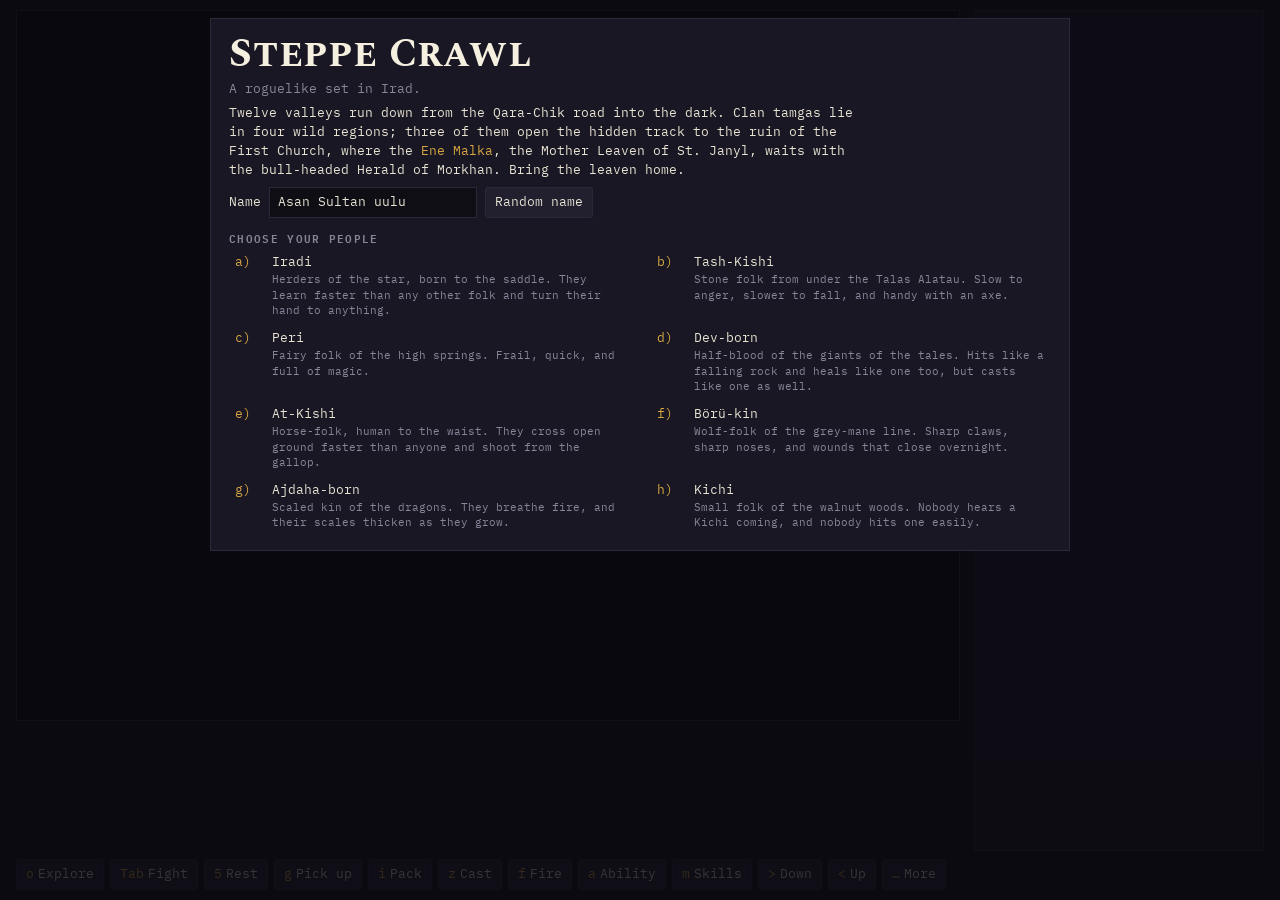
==== index.html @ 35df1364 "Steppe Crawl v2: Crawl-style skills, spells, patrons and regions Rewrite the single-file game as pla" ====
<!doctype html>
<html lang="en">
<head>
<meta charset="utf-8">
<meta name="viewport" content="width=device-width, initial-scale=1, viewport-fit=cover">
<title>Steppe Crawl</title>
<meta name="description" content="A roguelike set in Irad, in the tradition of Dungeon Crawl Stone Soup.">
<link rel="preconnect" href="https://fonts.googleapis.com">
<link rel="stylesheet" href="https://fonts.googleapis.com/css2?family=IBM+Plex+Mono:wght@400;600;700&family=Spectral+SC:wght@500;700&display=swap">
<link rel="stylesheet" href="css/style.css">
</head>
<body>
<div id="app">
  <div id="mapwrap"><canvas id="map" aria-label="Map"></canvas><div id="lookbox" hidden></div></div>
  <aside id="side" aria-live="polite"></aside>
  <div id="log" aria-live="polite"></div>
  <div id="bar">
    <div id="pad">
      <button data-k="y" aria-label="Move up-left">↖</button><button data-k="k" aria-label="Move up">↑</button><button data-k="u" aria-label="Move up-right">↗</button>
      <button data-k="h" aria-label="Move left">←</button><button data-k="s" aria-label="Wait">·</button><button data-k="l" aria-label="Move right">→</button>
      <button data-k="b" aria-label="Move down-left">↙</button><button data-k="j" aria-label="Move down">↓</button><button data-k="n" aria-label="Move down-right">↘</button>
    </div>
    <button data-k="o"><kbd>o</kbd>Explore</button>
    <button data-k="Tab"><kbd>Tab</kbd>Fight</button>
    <button data-k="5"><kbd>5</kbd>Rest</button>
    <button data-k="g"><kbd>g</kbd>Pick up</button>
    <button data-k="i"><kbd>i</kbd>Pack</button>
    <button data-k="z"><kbd>z</kbd>Cast</button>
    <button data-k="f"><kbd>f</kbd>Fire</button>
    <button data-k="a"><kbd>a</kbd>Ability</button>
    <button data-k="m"><kbd>m</kbd>Skills</button>
    <button data-k=">"><kbd>&gt;</kbd>Down</button>
    <button data-k="<"><kbd>&lt;</kbd>Up</button>
    <button data-k="More"><kbd>…</kbd>More</button>
  </div>
  <div id="tbar" hidden>
    <button data-k="Enter"><kbd>Enter</kbd>Confirm</button>
    <button data-k="Tab"><kbd>Tab</kbd>Next target</button>
    <button data-k="Escape"><kbd>Esc</kbd>Cancel</button>
  </div>
</div>
<div id="ov" hidden></div>
<script src="js/util.js"></script>
<script src="js/data/skills.js"></script>
<script src="js/data/species.js"></script>
<script src="js/data/items.js"></script>
<script src="js/data/monsters.js"></script>
<script src="js/data/spells.js"></script>
<script src="js/data/gods.js"></script>
<script src="js/data/world.js"></script>
<script src="js/fov.js"></script>
<script src="js/levelgen.js"></script>
<script src="js/player.js"></script>
<script src="js/items.js"></script>
<script src="js/combat.js"></script>
<script src="js/monsters.js"></script>
<script src="js/magic.js"></script>
<script src="js/religion.js"></script>
<script src="js/world.js"></script>
<script src="js/ui.js"></script>
<script src="js/input.js"></script>
<script src="js/main.js"></script>
</body>
</html>
---- css/style.css ----
/* Layout: console map on the left, felt status panel on the right, message log and command bar beneath.
   Single dark look: a night on the steppe. */
:root {
  --bg: #100f17; --panel: #191723; --line: #2c2839; --fg: #e8e2d3; --dim: #8a8499;
  --milk: #f5efe0; --crimson: #c4283f; --gold: #d8a640; --sky: #6f93d8; --grass: #86a95a;
  --mono: 'IBM Plex Mono', ui-monospace, Consolas, 'DejaVu Sans Mono', monospace;
  --disp: 'Spectral SC', Georgia, 'Times New Roman', serif;
  color-scheme: dark;
}
* { box-sizing: border-box; }
html, body { height: 100%; }
body { margin: 0; background: var(--bg); color: var(--fg); font: 13px/1.45 var(--mono); overflow: hidden; }
[hidden] { display: none !important; }
#app { height: 100%; padding-inline: 16px; padding-block: 10px; display: grid;
  grid-template-columns: minmax(0, 1fr) 290px; grid-template-rows: minmax(0, 1fr) auto auto; gap: 8px 14px; }
#mapwrap { grid-column: 1; grid-row: 1; position: relative; min-width: 0; min-height: 0; border: 1px solid var(--line); background: #0a0910; }
#map { position: absolute; inset: 0; width: 100%; height: 100%; display: block; cursor: crosshair; }
#lookbox { position: absolute; left: 0; right: 0; bottom: 0; background: rgba(16, 15, 23, .94); border-top: 1px solid var(--line); padding: 6px 10px; font-size: 12px; }
#side { grid-column: 2; grid-row: 1 / span 2; min-width: 0; overflow: auto; background: var(--panel); border: 1px solid var(--line); padding: 10px 12px; display: flex; flex-direction: column; gap: 8px; }
#log { grid-column: 1; grid-row: 2; min-width: 0; height: 9.4em; overflow: hidden; display: flex; flex-direction: column; justify-content: flex-end; }
#log div { white-space: pre-wrap; }
#log .old { opacity: .55; }
#bar, #tbar { grid-column: 1 / span 2; grid-row: 3; display: flex; flex-wrap: wrap; gap: 6px; align-items: center; }
#tbar { background: var(--bg); }
button { font: inherit; background: #221f2e; color: var(--fg); border: 1px solid var(--line); padding: 5px 9px; border-radius: 3px; cursor: pointer; }
button:hover { border-color: var(--gold); }
button:focus-visible, input:focus-visible, .opt:focus-visible { outline: 2px solid var(--gold); outline-offset: 1px; }
button kbd { color: var(--gold); font: inherit; margin-right: 4px; }
#pad { display: none; grid-template-columns: repeat(3, 40px); gap: 4px; }
#pad button { padding: 6px 0; }
.who { font-family: var(--disp); font-size: 17px; line-height: 1.15; color: var(--milk); }
.sub { color: var(--dim); }
.meter { display: grid; grid-template-columns: 2.4em 1fr 6.4em; align-items: center; gap: 6px; font-variant-numeric: tabular-nums; }
.meter i { display: block; height: 8px; background: #2a2636; position: relative; }
.meter i b { position: absolute; inset: 0 auto 0 0; background: var(--grass); }
.meter.mp i b { background: var(--sky); }
.kv { display: grid; grid-template-columns: repeat(3, 1fr); gap: 2px 8px; font-variant-numeric: tabular-nums; }
.kv span { color: var(--dim); }
.place { color: var(--gold); }
.eqline { color: var(--dim); overflow: hidden; text-overflow: ellipsis; white-space: nowrap; }
.eqline em { font-style: normal; color: var(--fg); }
.status { display: flex; flex-wrap: wrap; gap: 4px; }
.status b { font-weight: 600; font-size: 12px; padding: 0 5px; border: 1px solid currentColor; border-radius: 2px; }
.mons { display: flex; flex-direction: column; gap: 1px; border-top: 1px solid var(--line); padding-top: 6px; }
.mons div { white-space: nowrap; overflow: hidden; text-overflow: ellipsis; }
.mons .g { display: inline-block; width: 1.3em; font-weight: 600; }
h3 { margin: 10px 0 3px; font: 600 11px var(--mono); letter-spacing: .12em; text-transform: uppercase; color: var(--dim); }
#ov { position: fixed; inset: 0; display: flex; align-items: flex-start; justify-content: center; padding: 18px 12px; overflow: auto; background: rgba(10, 9, 16, .8); z-index: 5; }
.card { background: var(--panel); border: 1px solid var(--line); max-width: 640px; width: 100%; padding: 16px 18px; }
.card.wide { max-width: 860px; }
.card h2 { font: 700 21px/1.15 var(--disp); color: var(--milk); margin: 0 0 6px; text-wrap: balance; }
.card p, .mtext { margin: .4em 0; max-width: 78ch; }
.mtext { margin-bottom: 8px; }
.opts { display: flex; flex-direction: column; }
.opt { display: grid; grid-template-columns: 2.4em minmax(0, 1fr); gap: 6px; padding: 3px 6px; cursor: pointer; border-radius: 2px; }
.opt:hover { background: #262235; }
.opt .k { color: var(--gold); }
.opt small { display: block; color: var(--dim); }
.opt.off { opacity: .45; cursor: default; }
.sk { display: inline-block; width: 13em; }
.num { display: inline-block; min-width: 4em; font-variant-numeric: tabular-nums; }
.apt { display: inline-block; width: 2.5em; color: var(--dim); }
.apt.pos { color: #7cdc8c; } .apt.neg { color: #e58aa8; }
.title { font: 700 40px/1 var(--disp); color: var(--milk); letter-spacing: .02em; }
.star, .gold { color: var(--gold); }
.dim { color: var(--dim); }
.row { display: flex; gap: 8px; flex-wrap: wrap; align-items: center; margin: .6em 0; }
input[type=text] { font: inherit; background: #0f0e15; color: var(--fg); border: 1px solid var(--line); padding: 5px 8px; min-width: 0; width: 16em; }
textarea { width: 100%; margin-top: 8px; font: 12px/1.35 var(--mono); background: #0f0e15; color: var(--fg); border: 1px solid var(--line); padding: 6px; resize: vertical; }
.cols { display: grid; grid-template-columns: 1fr 1fr; gap: 4px 22px; }
.cols > * { min-width: 0; }
.hist { max-height: 60vh; overflow: auto; }
@media (max-width: 760px) {
  #app { grid-template-columns: minmax(0, 1fr); grid-template-rows: minmax(180px, 1fr) auto auto auto; gap: 6px; padding-block: 6px; }
  #side { grid-column: 1; grid-row: 2; flex-direction: row; flex-wrap: wrap; gap: 4px 12px; padding: 6px 8px; max-height: 9.5em; }
  #side > * { flex: 1 1 210px; }
  #side .mons, #side .eqblock { display: none; }
  #log { grid-column: 1; grid-row: 3; height: 4.6em; font-size: 12px; }
  #bar, #tbar { grid-column: 1; grid-row: 4; }
  #pad { display: grid; }
  .cols { grid-template-columns: 1fr; }
  .title { font-size: 30px; }
  .sk { width: 9.5em; }
}
@media (prefers-reduced-motion: reduce) { * { transition: none !important; } }
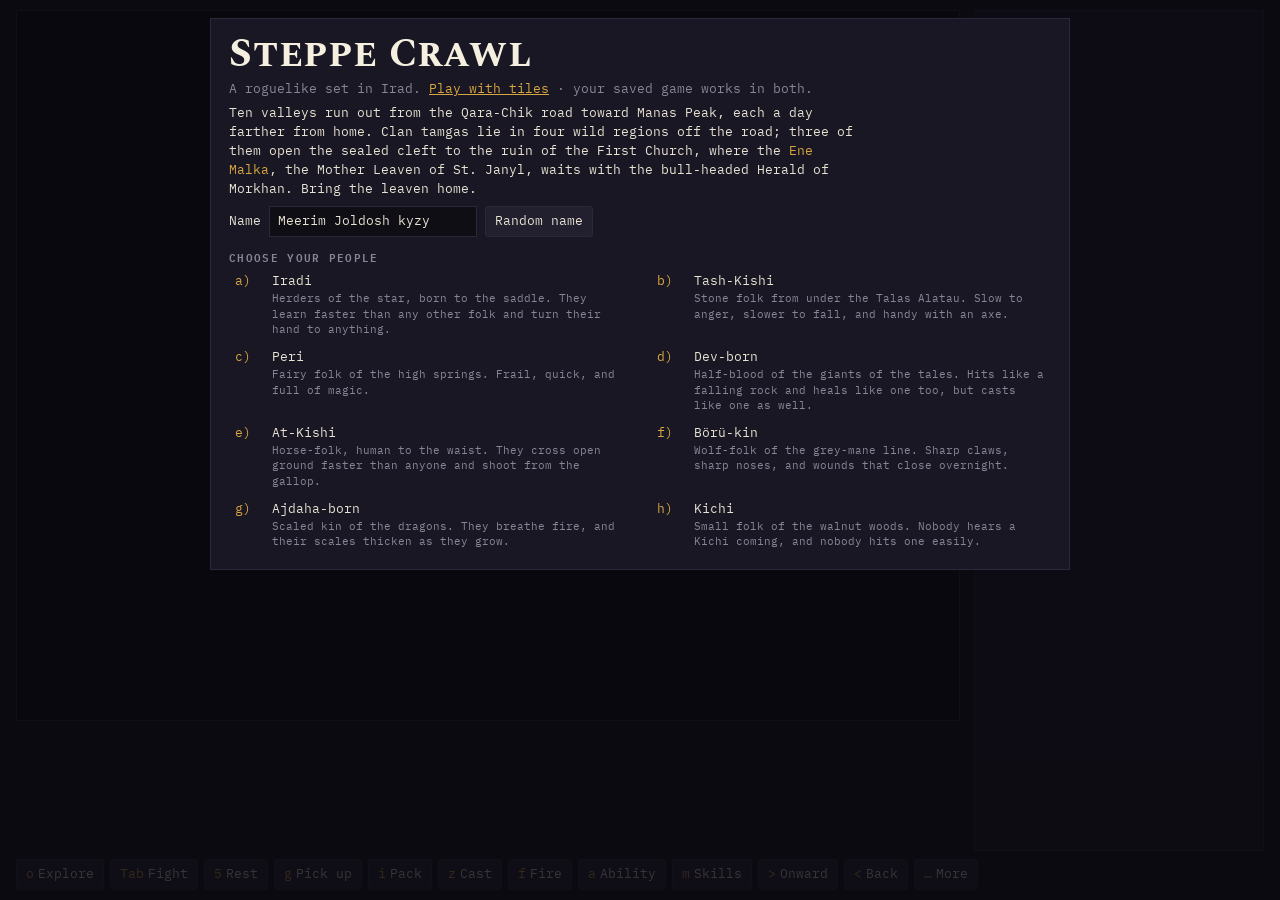
==== commit d6179ac8: "Replace stairs with passes, fords, tracks and trails Valleys now connect by named routes (the Kara-O" ====
--- a/index.html
+++ b/index.html
@@ -29,8 +29,8 @@
     <button data-k="f"><kbd>f</kbd>Fire</button>
     <button data-k="a"><kbd>a</kbd>Ability</button>
     <button data-k="m"><kbd>m</kbd>Skills</button>
-    <button data-k=">"><kbd>&gt;</kbd>Down</button>
-    <button data-k="<"><kbd>&lt;</kbd>Up</button>
+    <button data-k=">"><kbd>&gt;</kbd>Onward</button>
+    <button data-k="<"><kbd>&lt;</kbd>Back</button>
     <button data-k="More"><kbd>…</kbd>More</button>
   </div>
   <div id="tbar" hidden>
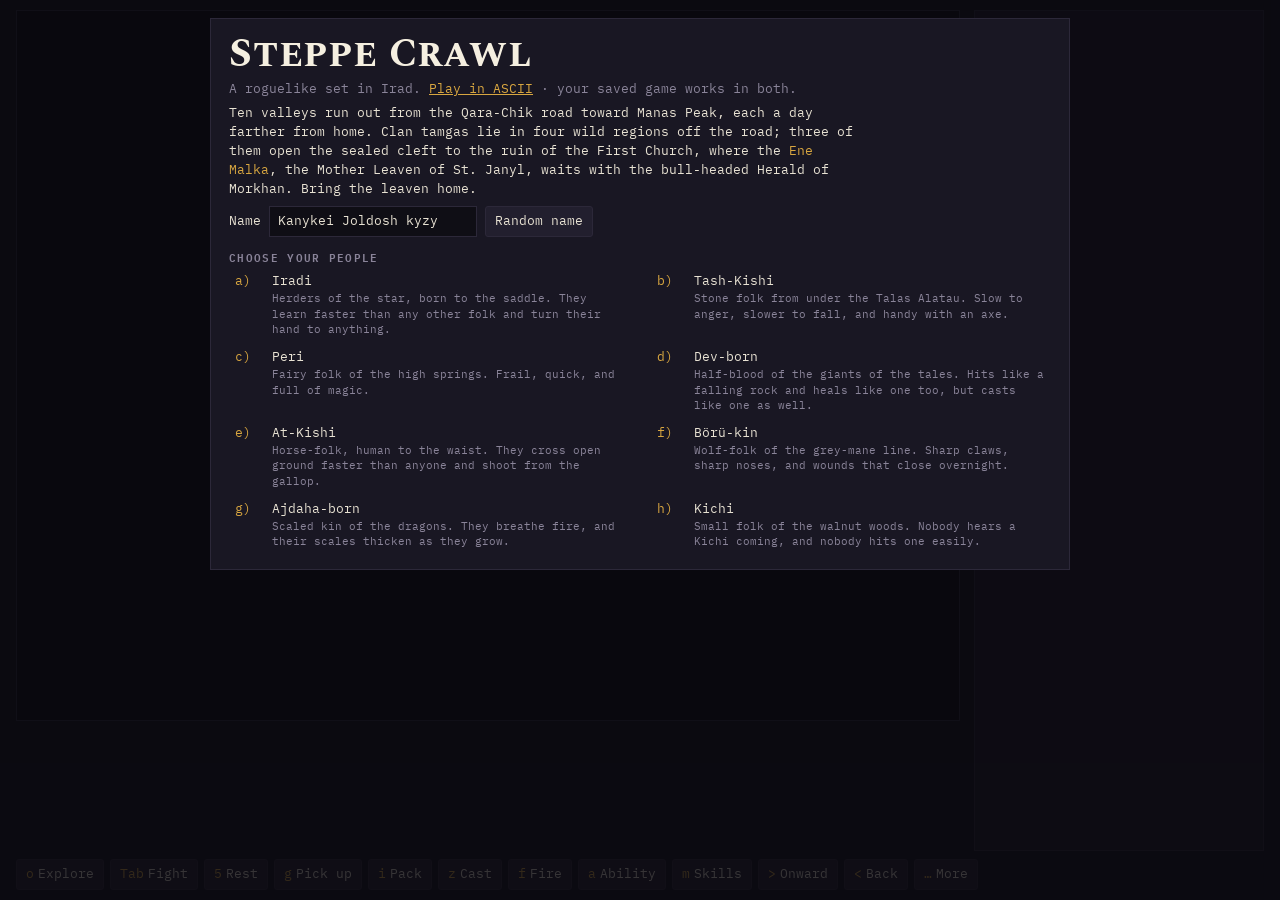
==== commit 8fe3e01a: "Make the tiles version the main game index.html is now the tiled game; the ASCII version moves to as" ====
--- a/index.html
+++ b/index.html
@@ -58,6 +58,8 @@
 <script src="js/religion.js"></script>
 <script src="js/world.js"></script>
 <script src="js/ui.js"></script>
+<script src="js/tiles-custom.js"></script>
+<script src="js/tiles.js"></script>
 <script src="js/input.js"></script>
 <script src="js/main.js"></script>
 </body>
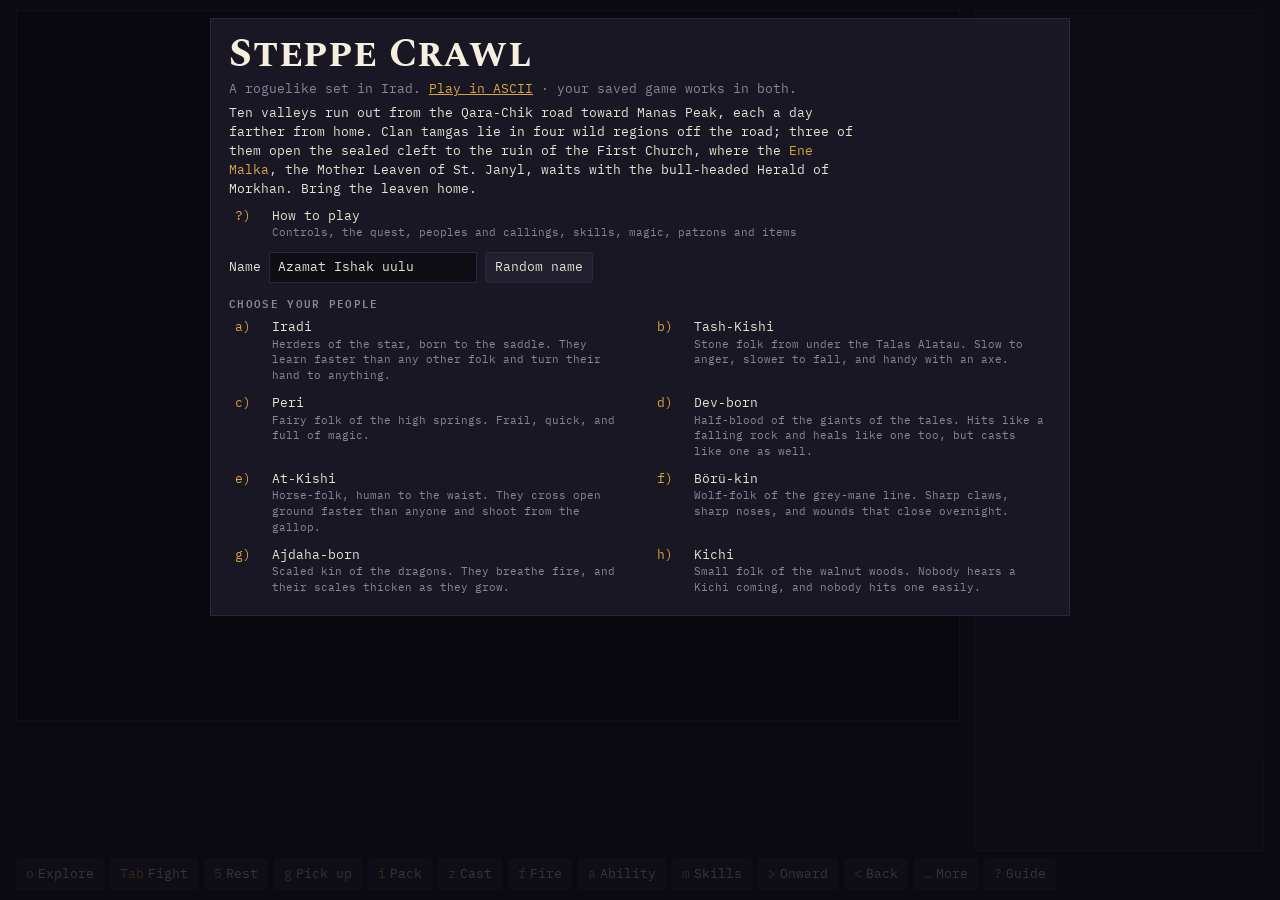
==== commit 4ac7e9fc: "Add an instructions and game guide Twelve chapters: getting started, controls, the journey, peoples," ====
--- a/index.html
+++ b/index.html
@@ -32,6 +32,7 @@
     <button data-k=">"><kbd>&gt;</kbd>Onward</button>
     <button data-k="<"><kbd>&lt;</kbd>Back</button>
     <button data-k="More"><kbd>…</kbd>More</button>
+    <button data-k="?"><kbd>?</kbd>Guide</button>
   </div>
   <div id="tbar" hidden>
     <button data-k="Enter"><kbd>Enter</kbd>Confirm</button>
@@ -61,6 +62,7 @@
 <script src="js/tiles-custom.js"></script>
 <script src="js/tiles.js"></script>
 <script src="js/input.js"></script>
+<script src="js/guide.js"></script>
 <script src="js/main.js"></script>
 </body>
 </html>
--- a/css/style.css
+++ b/css/style.css
@@ -83,3 +83,15 @@
   .sk { width: 9.5em; }
 }
 @media (prefers-reduced-motion: reduce) { * { transition: none !important; } }
+
+/* guide */
+.guide { max-width: 78ch; }
+.guide p, .guide li { line-height: 1.55; }
+.guide ul, .guide ol { padding-left: 1.3em; margin: .4em 0; display: flex; flex-direction: column; gap: 3px; }
+.guide h3 { margin-top: 14px; }
+.gtable { overflow-x: auto; margin: 6px 0 10px; }
+.gtable table { border-collapse: collapse; width: 100%; font-size: 12px; }
+.gtable th { text-align: left; color: var(--dim); font-weight: 600; border-bottom: 1px solid var(--line); padding: 4px 8px 4px 0; }
+.gtable td { border-bottom: 1px solid #221f2e; padding: 5px 8px 5px 0; vertical-align: top; }
+.gtable td small { display: block; }
+.guide a, .gpage a { color: var(--gold); }
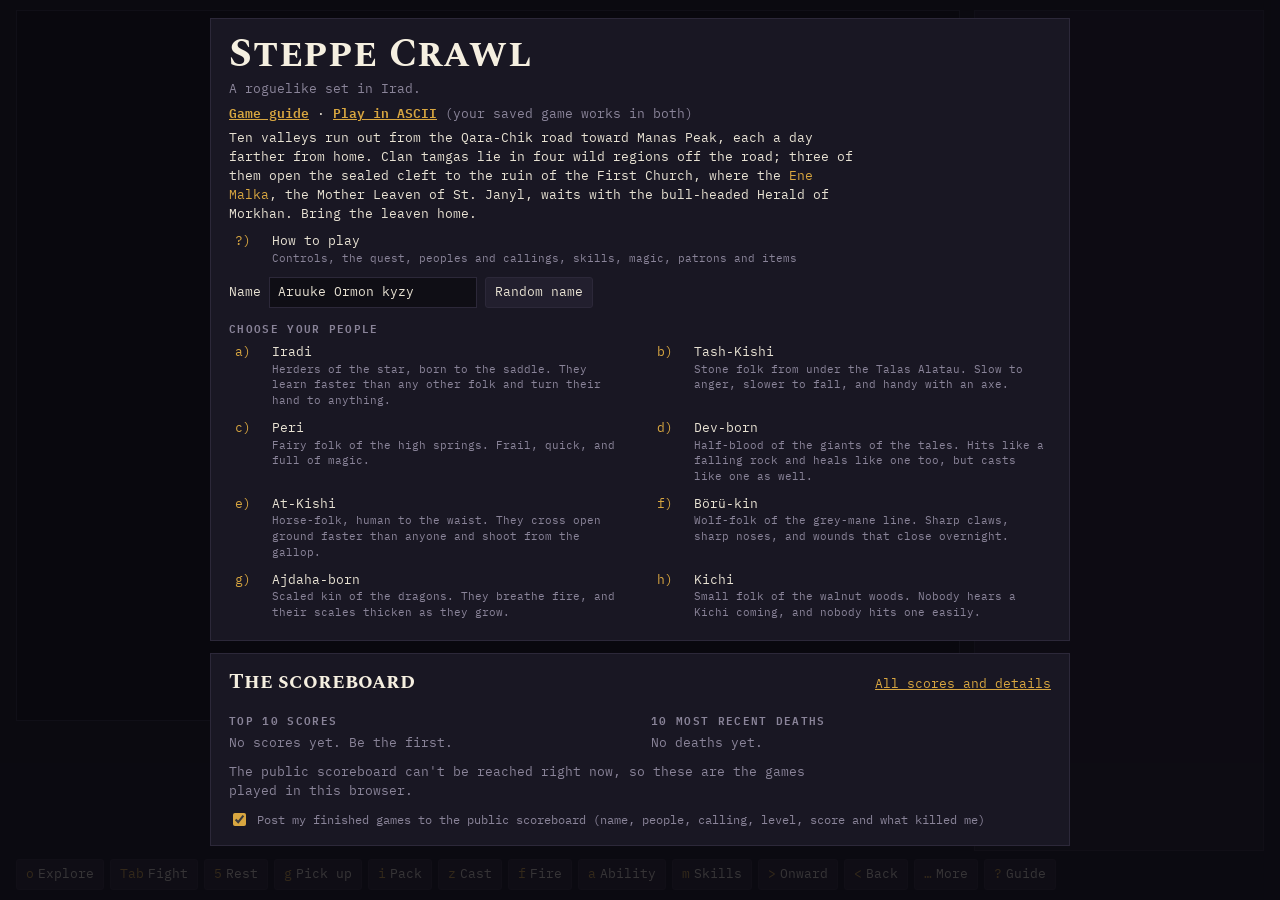
==== commit e7cdfbe2: "Add a public scoreboard: Top 10 scores and recent deaths Finished games are posted to a Supabase tab" ====
--- a/index.html
+++ b/index.html
@@ -41,6 +41,7 @@
   </div>
 </div>
 <div id="ov" hidden></div>
+<script src="js/config.js"></script>
 <script src="js/util.js"></script>
 <script src="js/data/skills.js"></script>
 <script src="js/data/species.js"></script>
@@ -63,6 +64,7 @@
 <script src="js/tiles.js"></script>
 <script src="js/input.js"></script>
 <script src="js/guide.js"></script>
+<script src="js/scores.js"></script>
 <script src="js/main.js"></script>
 </body>
 </html>
--- a/css/style.css
+++ b/css/style.css
@@ -95,3 +95,17 @@
 .gtable td { border-bottom: 1px solid #221f2e; padding: 5px 8px 5px 0; vertical-align: top; }
 .gtable td small { display: block; }
 .guide a, .gpage a { color: var(--gold); }
+.titlelinks { margin: .2em 0 .6em; }
+.titlelinks a { color: var(--gold); font-weight: 600; }
+
+/* scoreboard */
+#ov { flex-direction: column; align-items: center; justify-content: flex-start; gap: 12px; }
+.scorecard .schead { display: flex; flex-wrap: wrap; align-items: baseline; justify-content: space-between; gap: 4px 16px; }
+.scorecard .schead a, .share a { color: var(--gold); }
+.sclist { margin: 4px 0 0; padding-left: 1.6em; display: flex; flex-direction: column; gap: 4px; font-variant-numeric: tabular-nums; }
+.sclist li { line-height: 1.3; }
+.sclist .scn { color: var(--milk); font-weight: 600; }
+.sclist .scs { color: var(--gold); float: right; }
+.sclist small { display: block; color: var(--dim); }
+.share { display: flex; gap: 8px; align-items: flex-start; margin-top: 10px; color: var(--dim); font-size: 12px; cursor: pointer; }
+.share input { margin-top: 2px; accent-color: var(--gold); }
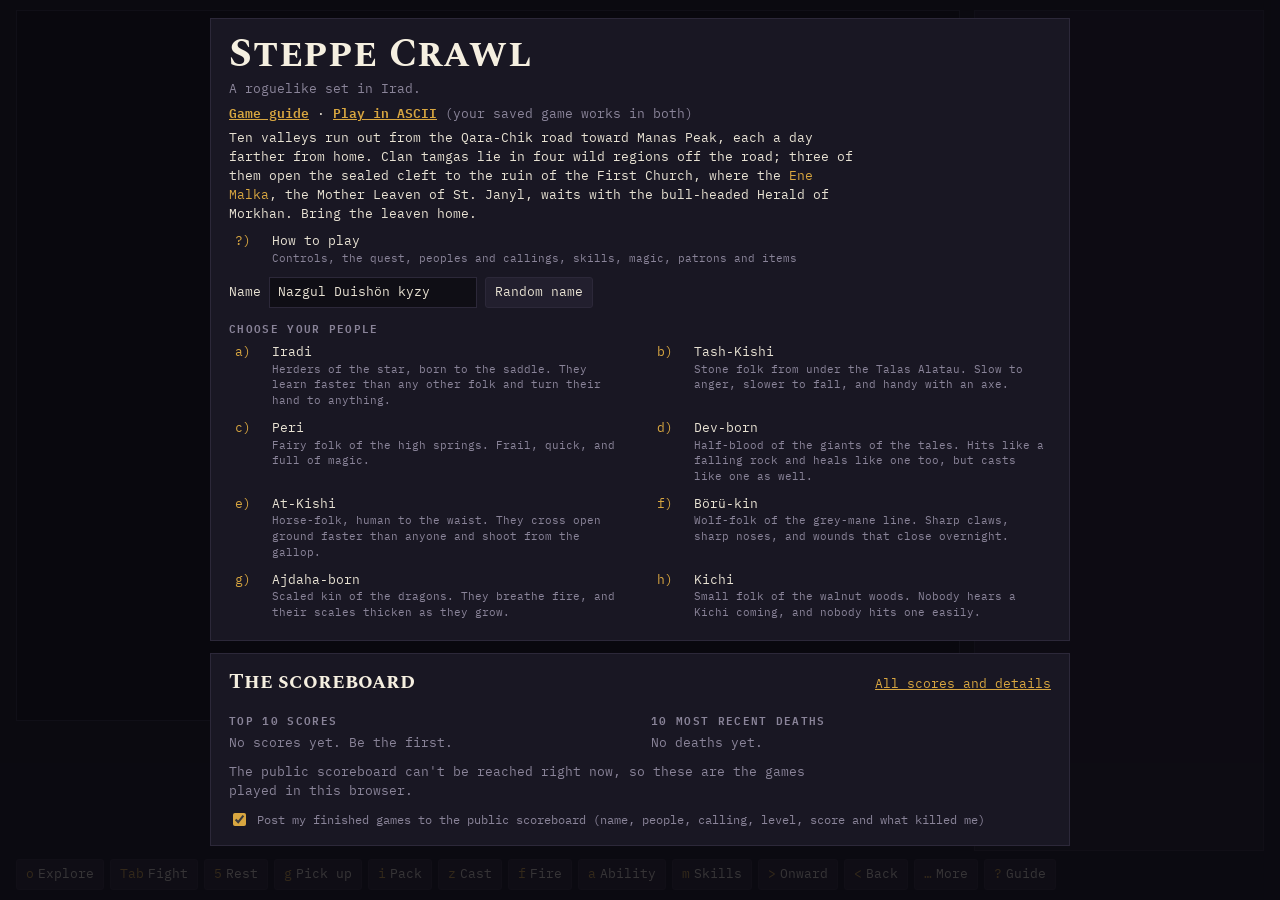
==== commit 7595cb5e: "Filter offensive character names The Name field is checked as you type and before you continue; a bl" ====
--- a/index.html
+++ b/index.html
@@ -64,6 +64,7 @@
 <script src="js/tiles.js"></script>
 <script src="js/input.js"></script>
 <script src="js/guide.js"></script>
+<script src="js/namefilter.js"></script>
 <script src="js/scores.js"></script>
 <script src="js/main.js"></script>
 </body>
--- a/css/style.css
+++ b/css/style.css
@@ -109,3 +109,5 @@
 .sclist small { display: block; color: var(--dim); }
 .share { display: flex; gap: 8px; align-items: flex-start; margin-top: 10px; color: var(--dim); font-size: 12px; cursor: pointer; }
 .share input { margin-top: 2px; accent-color: var(--gold); }
+.nameerr { color: #ff8a8a; margin: -.2em 0 .6em; font-size: 12px; }
+input[type=text].bad { border-color: #e55a5a; }
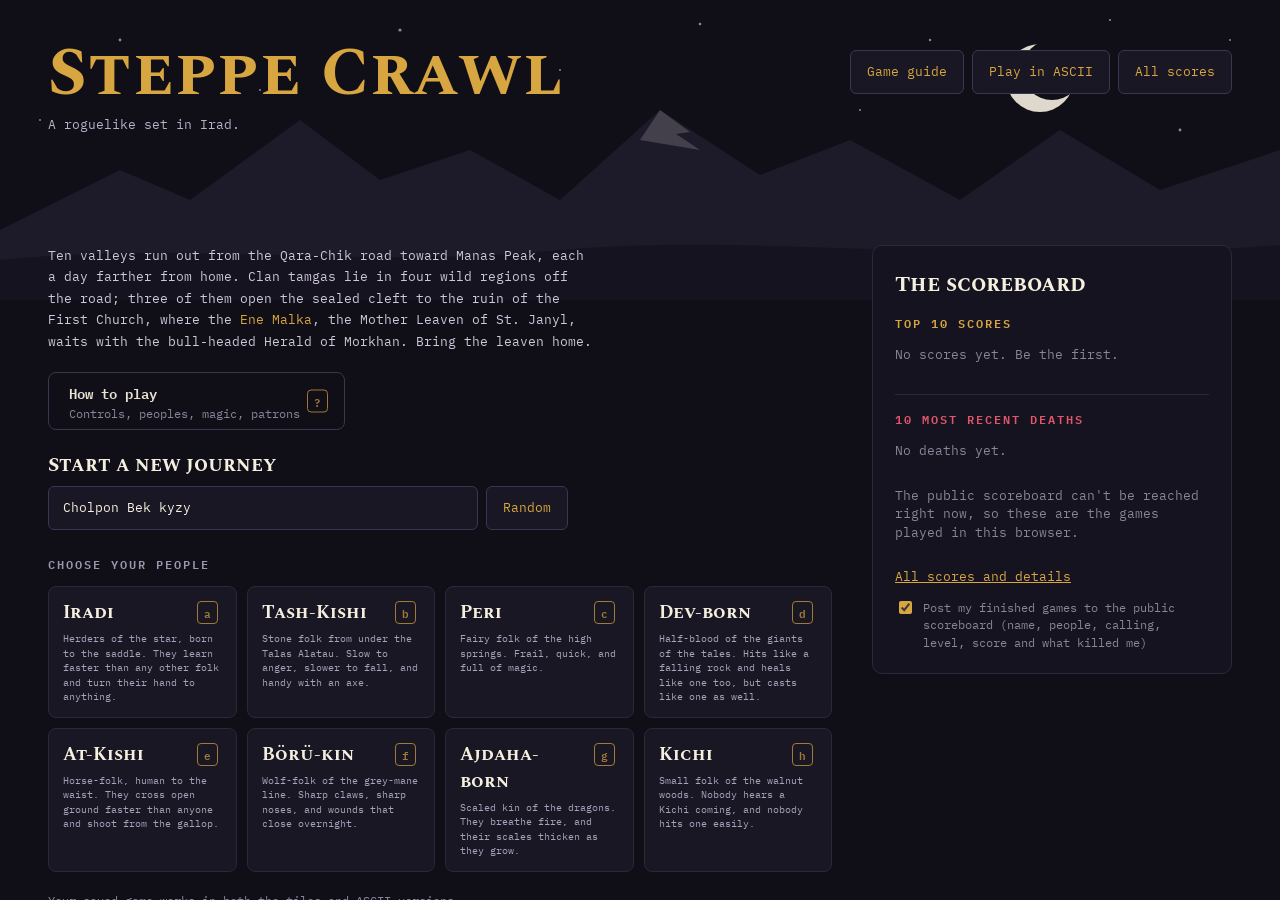
==== commit e473deba: "Share text: describe the game as a roguelike set in Irad Rewrite the page descriptions without the S" ====
--- a/index.html
+++ b/index.html
@@ -4,7 +4,14 @@
 <meta charset="utf-8">
 <meta name="viewport" content="width=device-width, initial-scale=1, viewport-fit=cover">
 <title>Steppe Crawl</title>
-<meta name="description" content="A roguelike set in Irad, in the tradition of Dungeon Crawl Stone Soup.">
+<meta name="description" content="Steppe Crawl is a roguelike set in Irad. Ride out through ten valleys of the steppe, gather the clan tamgas, and bring the Ene Malka home. Free to play in your browser.">
+<meta property="og:type" content="website">
+<meta property="og:site_name" content="Steppe Crawl">
+<meta property="og:title" content="Steppe Crawl">
+<meta property="og:description" content="Steppe Crawl is a roguelike set in Irad. Ride out through ten valleys of the steppe, gather the clan tamgas, and bring the Ene Malka home. Free to play in your browser.">
+<meta name="twitter:card" content="summary">
+<meta name="twitter:title" content="Steppe Crawl">
+<meta name="twitter:description" content="Steppe Crawl is a roguelike set in Irad. Ride out through ten valleys of the steppe, gather the clan tamgas, and bring the Ene Malka home. Free to play in your browser.">
 <link rel="preconnect" href="https://fonts.googleapis.com">
 <link rel="stylesheet" href="https://fonts.googleapis.com/css2?family=IBM+Plex+Mono:wght@400;600;700&family=Spectral+SC:wght@500;700&display=swap">
 <link rel="stylesheet" href="css/style.css">
--- a/css/style.css
+++ b/css/style.css
@@ -111,3 +111,100 @@
 .share input { margin-top: 2px; accent-color: var(--gold); }
 .nameerr { color: #ff8a8a; margin: -.2em 0 .6em; font-size: 12px; }
 input[type=text].bad { border-color: #e55a5a; }
+
+/* home screen (night camp) */
+#ov:has(> .home) { background: var(--bg); padding: 0; }
+.home { position: relative; width: 100%; max-width: 1280px; min-height: 100%; padding: 40px 48px 32px; }
+.sky { position: absolute; left: 0; top: 0; width: 100%; height: 300px; pointer-events: none; }
+.hhead, .hbody { position: relative; }
+.hhead { display: flex; flex-wrap: wrap; justify-content: space-between; align-items: flex-start; gap: 12px 24px; }
+.home .title { margin: 0; font-size: 68px; color: var(--gold); }
+.hsub { margin: 8px 0 0; color: #b9b0c9; }
+.hlinks { display: flex; flex-wrap: wrap; gap: 8px; padding-top: 10px; }
+.hlinks a { display: inline-flex; align-items: center; min-height: 44px; padding: 0 16px; border: 1px solid #3a3550; border-radius: 6px; background: var(--panel); color: var(--gold); text-decoration: none; }
+.hlinks a:hover, .hall:hover { color: #f0c463; }
+.hbody { display: grid; grid-template-columns: minmax(0, 1fr) 360px; gap: 40px; margin-top: 110px; }
+.hmain { display: flex; flex-direction: column; gap: 20px; min-width: 0; }
+.quest { margin: 0; max-width: 68ch; line-height: 1.65; color: #cfc7dc; }
+.hacts { display: flex; flex-wrap: wrap; gap: 12px; }
+.hbtn { position: relative; display: flex; flex-direction: column; align-items: flex-start; justify-content: center; gap: 2px; min-height: 56px; padding: 8px 44px 8px 20px; border: 1px solid #3a3550; border-radius: 8px; background: transparent; color: var(--fg); font: 600 14px var(--mono); text-align: left; cursor: pointer; }
+.hbtn small { font-weight: 400; font-size: 12px; color: var(--dim); }
+.hbtn:hover { background: #1f1c2c; }
+.hbtn.main { background: var(--gold); border-color: var(--gold); color: #15131f; }
+.hbtn.main small { color: #4a3a18; }
+.hbtn.main:hover { background: #e6b752; }
+.home kbd { font: 600 11px var(--mono); padding: 1px 6px; border: 1px solid currentColor; border-radius: 4px; opacity: .7; }
+.hbtn kbd { position: absolute; right: 12px; top: 50%; transform: translateY(-50%); }
+.hname { display: flex; flex-direction: column; gap: 6px; max-width: 520px; }
+.hname label { font: 700 20px var(--disp); color: var(--milk); }
+.hname .row { margin: 0; flex-wrap: nowrap; }
+.hname input[type=text] { flex: 1; width: auto; min-height: 44px; padding: 0 14px; border-color: #3a3550; border-radius: 6px; background: var(--panel); color: var(--milk); }
+.hname button { min-height: 44px; padding: 0 16px; border: 1px solid #3a3550; border-radius: 6px; background: var(--panel); color: var(--gold); font: inherit; cursor: pointer; }
+.hname .nameerr { margin: 0; }
+.hkick { margin: 4px 0 -8px; font: 600 12px var(--mono); letter-spacing: 2px; text-transform: uppercase; color: #9d94b0; }
+.pgrid { display: grid; grid-template-columns: repeat(4, minmax(0, 1fr)); gap: 10px; }
+.pcard { display: flex; flex-direction: column; gap: 6px; min-height: 112px; padding: 12px 14px; border: 1px solid var(--line); border-radius: 8px; background: var(--panel); color: var(--fg); font: 12px/1.45 var(--mono); text-align: left; cursor: pointer; }
+.pcard:hover { border-color: var(--gold); background: #1f1c2c; }
+.pcard .pn { display: flex; justify-content: space-between; align-items: baseline; gap: 6px; width: 100%; font: 700 18px var(--disp); color: var(--milk); }
+.pcard .pn kbd { color: var(--gold); }
+.pcard small { color: #a9a0bb; }
+.hnote { margin: 0; font-size: 12px; }
+.home .scorecard { align-self: start; display: flex; flex-direction: column; gap: 12px; padding: 22px; border: 1px solid var(--line); border-radius: 10px; background: #15131f; }
+.home .scorecard h2 { margin: 0; font: 700 22px var(--disp); color: var(--milk); }
+.home #sclists .cols { grid-template-columns: 1fr; gap: 16px; }
+.home #sclists h3 { margin: 0 0 4px; font: 600 12px var(--mono); letter-spacing: 2px; text-transform: uppercase; color: var(--gold); }
+.home #sclists .cols > div + div h3 { color: #e0566b; }
+.home #sclists .cols > div + div { border-top: 1px solid var(--line); padding-top: 14px; }
+.hall { color: var(--gold); font-size: 13px; }
+.home .share { margin-top: 0; }
+@media (max-width: 980px) {
+  .hbody { grid-template-columns: minmax(0, 1fr); margin-top: 70px; }
+  .pgrid { grid-template-columns: repeat(2, minmax(0, 1fr)); }
+}
+@media (max-width: 760px) {
+  .home { padding: 24px 16px; }
+  .home .title { font-size: 44px; }
+  .hbody { margin-top: 40px; }
+}
+@media (max-width: 420px) { .pgrid { grid-template-columns: minmax(0, 1fr); } }
+
+/* guide and scores pages (night camp, like the home screen) */
+body.page { position: relative; height: auto; min-height: 100%; overflow: auto; }
+body.page > .sky { position: absolute; left: 0; top: 0; width: 100%; height: 300px; pointer-events: none; }
+.gpage { position: relative; max-width: 1180px; margin: 0 auto; padding: 40px 48px 64px; }
+.gpage .hhead { margin-bottom: 110px; }
+.gpage .title { margin: 0; font-size: 56px; color: var(--gold); }
+.hlinks a.primary { background: var(--gold); border-color: var(--gold); color: #15131f; font-weight: 600; }
+.hlinks a.primary:hover { background: #e6b752; color: #15131f; }
+.hlinks a[aria-current] { border-color: var(--gold); }
+.pcard2 { padding: 22px 24px; border: 1px solid var(--line); border-radius: 10px; background: #15131f; }
+.pcard2 h2 { font: 700 24px/1.2 var(--disp); color: var(--milk); margin: 0 0 10px; }
+.kick { margin: 0 0 6px; font: 600 12px var(--mono); letter-spacing: 2px; text-transform: uppercase; color: var(--gold); }
+.kick.red { color: #e0566b; }
+.pnote { margin-top: 28px; color: var(--dim); }
+/* guide */
+.glayout { display: grid; grid-template-columns: 220px minmax(0, 1fr); gap: 32px; align-items: start; }
+.gtoc { position: sticky; top: 16px; display: flex; flex-direction: column; gap: 2px; padding: 14px; border: 1px solid var(--line); border-radius: 10px; background: #15131f; }
+.gtoc a { display: block; padding: 6px 10px; border-radius: 6px; color: var(--fg); text-decoration: none; }
+.gtoc a:hover { background: #1f1c2c; color: var(--gold); }
+.gchapters { display: flex; flex-direction: column; gap: 20px; min-width: 0; }
+.gchapters section { scroll-margin-top: 16px; }
+.gchapters .guide { max-width: none; }
+.gchapters .guide p, .gchapters .guide li { color: #cfc7dc; }
+/* scores */
+.slayout { display: flex; flex-direction: column; gap: 20px; }
+.pstatus { margin: -8px 0 0; color: #b9b0c9; }
+.gtable .nr { text-align: right; font-variant-numeric: tabular-nums; }
+.gtable td.rank { color: var(--gold); font-weight: 600; }
+.gtable td.nm { color: var(--milk); font-weight: 600; }
+.gtable tbody tr:hover td { background: #1b1927; }
+.mine td.nm::after { content: ' (you)'; color: var(--dim); font-weight: 400; }
+@media (max-width: 860px) {
+  .gpage { padding: 24px 16px 48px; }
+  .gpage .title { font-size: 40px; }
+  .gpage .hhead { margin-bottom: 56px; }
+  .glayout { grid-template-columns: minmax(0, 1fr); }
+  .gtoc { position: static; flex-direction: row; flex-wrap: wrap; gap: 6px; }
+  .gtoc a { border: 1px solid var(--line); }
+  .pcard2 { padding: 18px 16px; }
+}
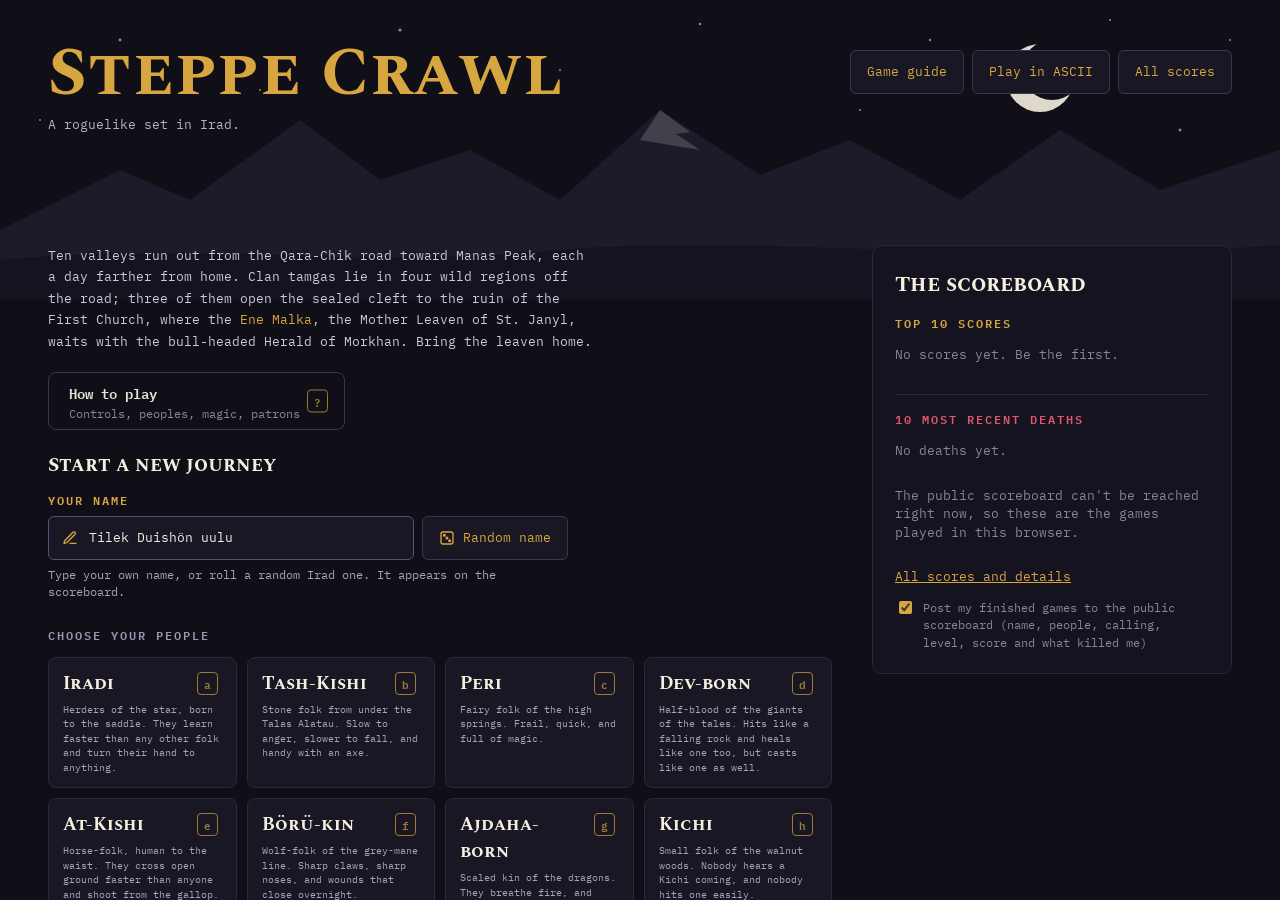
==== commit b9c3edfc: "Share and search tags, preview image, icon, robots.txt and sitemap Every page gets a canonical URL, " ====
--- a/index.html
+++ b/index.html
@@ -3,15 +3,32 @@
 <head>
 <meta charset="utf-8">
 <meta name="viewport" content="width=device-width, initial-scale=1, viewport-fit=cover">
-<title>Steppe Crawl</title>
+<title>Steppe Crawl, a roguelike set in Irad</title>
 <meta name="description" content="Steppe Crawl is a roguelike set in Irad. Ride out through ten valleys of the steppe, gather the clan tamgas, and bring the Ene Malka home. Free to play in your browser.">
+<meta name="robots" content="index, follow">
+<meta name="theme-color" content="#100f17">
+<link rel="canonical" href="https://steppecrawl.online/">
+<link rel="icon" type="image/png" href="favicon.png">
+<link rel="apple-touch-icon" href="favicon.png">
 <meta property="og:type" content="website">
 <meta property="og:site_name" content="Steppe Crawl">
-<meta property="og:title" content="Steppe Crawl">
+<meta property="og:locale" content="en_US">
+<meta property="og:url" content="https://steppecrawl.online/">
+<meta property="og:title" content="Steppe Crawl, a roguelike set in Irad">
 <meta property="og:description" content="Steppe Crawl is a roguelike set in Irad. Ride out through ten valleys of the steppe, gather the clan tamgas, and bring the Ene Malka home. Free to play in your browser.">
-<meta name="twitter:card" content="summary">
-<meta name="twitter:title" content="Steppe Crawl">
+<meta property="og:image" content="https://steppecrawl.online/og-image.png">
+<meta property="og:image:type" content="image/png">
+<meta property="og:image:width" content="1200">
+<meta property="og:image:height" content="630">
+<meta property="og:image:alt" content="Steppe Crawl: a roguelike set in Irad. Pixel-art balbal, horse, eagle, tulpar, juniper, snow leopard, the Ene Malka and a clan tamga under a night sky.">
+<meta name="twitter:card" content="summary_large_image">
+<meta name="twitter:title" content="Steppe Crawl, a roguelike set in Irad">
 <meta name="twitter:description" content="Steppe Crawl is a roguelike set in Irad. Ride out through ten valleys of the steppe, gather the clan tamgas, and bring the Ene Malka home. Free to play in your browser.">
+<meta name="twitter:image" content="https://steppecrawl.online/og-image.png">
+<meta name="twitter:image:alt" content="Steppe Crawl: a roguelike set in Irad. Pixel-art balbal, horse, eagle, tulpar, juniper, snow leopard, the Ene Malka and a clan tamga under a night sky.">
+<script type="application/ld+json">
+{"@context":"https://schema.org","@type":"VideoGame","name":"Steppe Crawl","url":"https://steppecrawl.online/","image":"https://steppecrawl.online/og-image.png","description":"A roguelike set in Irad. Ride out through ten valleys of the steppe, gather the clan tamgas, and bring the Ene Malka home.","genre":["Roguelike","Role-playing"],"gamePlatform":"Web browser","applicationCategory":"Game","operatingSystem":"Any","playMode":"SinglePlayer","isAccessibleForFree":true,"inLanguage":"en","offers":{"@type":"Offer","price":"0","priceCurrency":"USD"}}
+</script>
 <link rel="preconnect" href="https://fonts.googleapis.com">
 <link rel="stylesheet" href="https://fonts.googleapis.com/css2?family=IBM+Plex+Mono:wght@400;600;700&family=Spectral+SC:wght@500;700&display=swap">
 <link rel="stylesheet" href="css/style.css">
--- a/css/style.css
+++ b/css/style.css
@@ -136,10 +136,15 @@
 .home kbd { font: 600 11px var(--mono); padding: 1px 6px; border: 1px solid currentColor; border-radius: 4px; opacity: .7; }
 .hbtn kbd { position: absolute; right: 12px; top: 50%; transform: translateY(-50%); }
 .hname { display: flex; flex-direction: column; gap: 6px; max-width: 520px; }
-.hname label { font: 700 20px var(--disp); color: var(--milk); }
+.hname .hjour { margin: 0 0 4px; font: 700 20px var(--disp); color: var(--milk); }
+.hname .nmlabel { font: 600 12px var(--mono); letter-spacing: 2px; text-transform: uppercase; color: var(--gold); }
 .hname .row { margin: 0; flex-wrap: nowrap; }
-.hname input[type=text] { flex: 1; width: auto; min-height: 44px; padding: 0 14px; border-color: #3a3550; border-radius: 6px; background: var(--panel); color: var(--milk); }
-.hname button { min-height: 44px; padding: 0 16px; border: 1px solid #3a3550; border-radius: 6px; background: var(--panel); color: var(--gold); font: inherit; cursor: pointer; }
+.nmwrap { flex: 1; min-width: 0; position: relative; display: flex; align-items: center; }
+.nmwrap svg { position: absolute; left: 14px; color: var(--gold); pointer-events: none; }
+.hname input[type=text] { flex: 1; width: auto; min-width: 0; min-height: 44px; padding: 0 14px 0 40px; border-color: #5a5274; border-radius: 6px; background: var(--panel); color: var(--milk); }
+.hname input[type=text]:hover { border-color: var(--gold); }
+.nmhint { margin: 0; font-size: 12px; color: #a9a0bb; }
+.hname button { display: inline-flex; align-items: center; gap: 8px; white-space: nowrap; min-height: 44px; padding: 0 16px; border: 1px solid #3a3550; border-radius: 6px; background: var(--panel); color: var(--gold); font: inherit; cursor: pointer; }
 .hname .nameerr { margin: 0; }
 .hkick { margin: 4px 0 -8px; font: 600 12px var(--mono); letter-spacing: 2px; text-transform: uppercase; color: #9d94b0; }
 .pgrid { display: grid; grid-template-columns: repeat(4, minmax(0, 1fr)); gap: 10px; }
@@ -208,3 +213,9 @@
   .gtoc a { border: 1px solid var(--line); }
   .pcard2 { padding: 18px 16px; }
 }
+
+/* share box on the death and victory screens */
+.sharecard { margin-top: 12px; padding: 12px 14px; border: 1px solid #5a4a24; border-radius: 8px; background: #1c1a14; }
+.sharecard h3 { margin: 0 0 6px; color: var(--gold); }
+.sharebox { margin-top: 0; font-size: 13px; color: var(--milk); background: transparent; border: 0; padding: 0; resize: none; }
+.sharenote { margin: 4px 0 0; min-height: 1em; font-size: 12px; color: #7cdc8c; }
